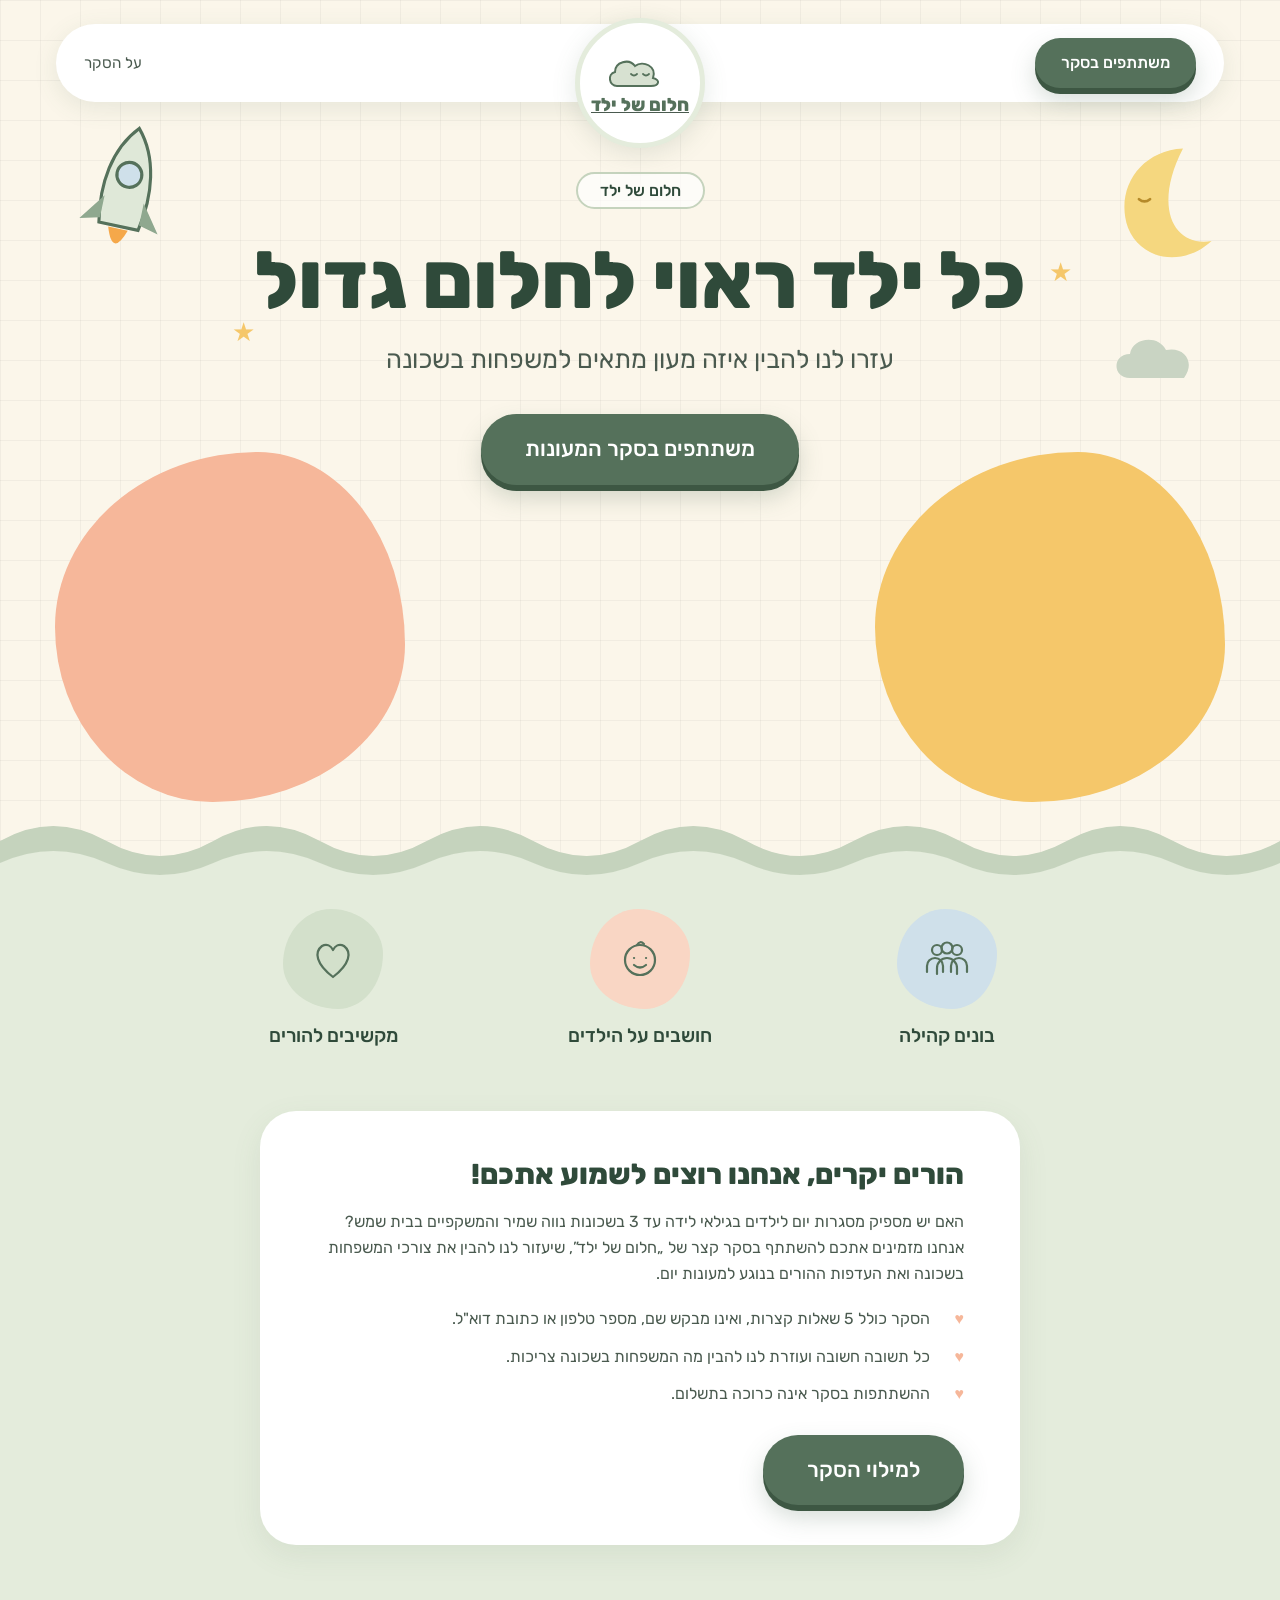
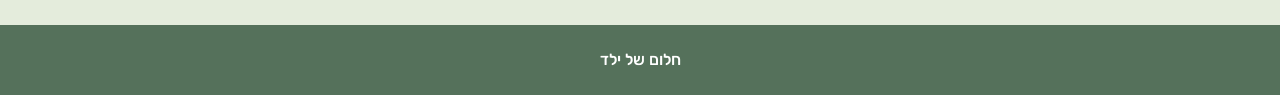
==== index-1.html @ 2a44de3f "Add files via upload" ====
<!DOCTYPE html>
<html lang="he" dir="rtl">
<head>
<meta charset="utf-8">
<meta name="viewport" content="width=device-width, initial-scale=1">
<title>סקר המעונות נווה שמיר והמשקפיים, בית שמש | חלום של ילד</title>
<meta name="description" content="האם יש מספיק מסגרות יום לילדים בגילאי לידה עד 3 בנווה שמיר ובמשקפיים בבית שמש? השתתפו בסקר קצר של חלום של ילד, ללא מסירת פרטים אישיים.">
<meta name="google-site-verification" content="F9HWkE3Spy9wWcku-SPEJiPwwZx3Kas40tjG19o8gx0">
<meta property="og:title" content="סקר המעונות הגדול של נווה שמיר והמשקפיים">
<meta property="og:description" content="5 שאלות קצרות, בלי שם, טלפון או דוא״ל. עזרו לנו להבין את צורכי המשפחות בשכונה.">
<meta property="og:type" content="website">
<meta property="og:locale" content="he_IL">
<link rel="preconnect" href="https://fonts.googleapis.com">
<link rel="preconnect" href="https://fonts.gstatic.com" crossorigin>
<link href="https://fonts.googleapis.com/css2?family=Rubik:wght@400;500;800&display=swap" rel="stylesheet">
<style>
:root{
  --cream:#fbf6ea; --sage:#c5d3bd; --mint:#e4ecdc; --green:#55715b; --ink:#2f4a3a;
  --sun:#f5c76a; --peach:#f6b79a; --sky:#cfe0ea; --text:#4a5a4f;
}
*{box-sizing:border-box;margin:0}
html{scroll-behavior:smooth}
body{font-family:Rubik,Arial,sans-serif;background:var(--cream);color:var(--text);line-height:1.6;overflow-x:hidden;
  background-image:linear-gradient(#0000000a 1px,transparent 1px),linear-gradient(90deg,#0000000a 1px,transparent 1px);background-size:40px 40px}
a{color:inherit}
:focus-visible{outline:3px solid var(--sun);outline-offset:3px}

/* nav */
.nav{position:relative;z-index:5;max-width:1200px;margin:24px auto 0;padding:0 16px}
.nav-pill{background:#fff;border-radius:60px;box-shadow:0 6px 24px #55715b1f;display:flex;align-items:center;justify-content:space-between;padding:14px 28px;min-height:76px}
.nav-links{display:flex;gap:28px;align-items:center;font-size:.95rem}
.nav-links a{text-decoration:none}
.btn{display:inline-flex;align-items:center;gap:10px;background:var(--green);color:#fff;text-decoration:none;font-weight:500;border-radius:40px;padding:12px 26px;box-shadow:0 6px 0 #3d5743,0 12px 24px #55715b40;transition:transform .15s,box-shadow .15s}
.btn:hover{transform:translateY(2px);box-shadow:0 4px 0 #3d5743,0 8px 18px #55715b40}
.btn.big{font-size:1.35rem;padding:18px 44px}
.logo{position:absolute;left:50%;top:-6px;transform:translateX(-50%);width:130px;height:130px;border-radius:50%;background:#fff;box-shadow:0 6px 24px #55715b26;display:grid;place-items:center;text-align:center;border:5px solid var(--mint)}
.logo b{display:block;color:var(--green);font-weight:800;font-size:1.15rem;line-height:1}
.logo svg{width:70px;height:40px;display:block;margin:0 auto 4px}

/* hero */
.hero{position:relative;text-align:center;padding:70px 16px 0;min-height:700px;max-width:1200px;margin:0 auto}
.badge{display:inline-block;border:2px solid var(--sage);border-radius:30px;padding:4px 22px;font-weight:500;color:var(--ink);background:#ffffffaa}
h1{font-weight:800;color:var(--ink);font-size:clamp(2.4rem,7vw,5rem);line-height:1.1;margin:28px auto 14px;max-width:820px}
.sub{font-size:clamp(1.1rem,2.4vw,1.6rem);color:var(--text);max-width:600px;margin:0 auto 34px}
.kid{position:absolute;bottom:0;width:min(34vw,380px);aspect-ratio:1;display:grid;place-items:end center}
.kid.l{right:0}.kid.r{left:0}
.kid::before{content:"";position:absolute;inset:8% 4% 0;border-radius:58% 42% 55% 45%/50% 55% 45% 50%}
.kid.l::before{background:var(--sun)}.kid.r::before{background:var(--peach)}
.kid img{position:relative;width:100%;height:100%;object-fit:cover;object-position:top;border-radius:50% 50% 0 0/60% 60% 0 0}
.deco{position:absolute;pointer-events:none}
.moon{top:40px;right:2%;width:110px}
.rocket{top:20px;left:3%;width:100px;transform:rotate(12deg)}
.star{color:var(--sun);font-size:1.6rem}
.cloud{width:90px;fill:#c9d4c3}
@media(prefers-reduced-motion:no-preference){.rocket{animation:fly 5s ease-in-out infinite}}
@keyframes fly{50%{transform:rotate(12deg) translate(8px,-14px)}}

/* wave + values */
.wave{display:block;width:100%;height:90px;margin-top:-1px}
.values{background:var(--mint);padding:20px 16px 60px;margin-top:-2px}
.values ul{list-style:none;max-width:900px;margin:0 auto;padding:0;display:grid;grid-template-columns:repeat(3,1fr);gap:20px;text-align:center}
.values li{font-weight:500;color:var(--ink);font-size:1.2rem}
.values li span{display:grid;place-items:center;width:100px;height:100px;margin:0 auto 12px;border-radius:48% 52% 45% 55%/55% 45% 55% 45%}
.values svg{width:50px;height:50px;fill:none;stroke:var(--green);stroke-width:2.2;stroke-linecap:round;stroke-linejoin:round}

/* info */
.info{background:var(--mint);padding:0 16px 80px}
.info-card{max-width:760px;margin:0 auto;background:#fff;border-radius:36px;padding:40px clamp(20px,5vw,56px);box-shadow:0 10px 30px #55715b1a}
.info h2{color:var(--ink);font-weight:800;font-size:1.8rem;margin-bottom:12px}
.info ul{list-style:none;padding:0;margin:20px 0 28px;display:grid;gap:12px}
.info li{padding-right:34px;position:relative}
.info li::before{content:"♥";position:absolute;right:0;color:var(--peach)}
footer{background:var(--green);color:#fff;text-align:center;padding:22px;font-weight:500}

@media(max-width:760px){
  .nav-links a:not(.btn){display:none}
  .logo{width:96px;height:96px}.logo svg{width:52px;height:30px}.logo b{font-size:.9rem}
  .nav-pill{padding:10px 16px;min-height:60px}
  .hero{padding-top:70px;min-height:620px}
  .kid{width:42vw}
  .btn.big{font-size:1.1rem;padding:15px 28px}
  .moon,.rocket{width:64px}
  .values ul{gap:6px}.values li{font-size:.95rem}.values li span{width:76px;height:76px}.values svg{width:38px}
}
</style>
</head>
<body>

<header class="nav">
  <div class="nav-pill">
    <a class="btn" href="https://forms.gle/xgXjsofPdFgHd8V97">משתתפים בסקר</a>
    <nav class="nav-links" aria-label="ראשי">
      <a href="#info">על הסקר</a>
    </nav>
    <a class="logo" href="#" aria-label="חלום של ילד">
      <div>
        <svg viewBox="0 0 70 40" aria-hidden="true"><path d="M12 34c-8 0-10-12-2-14 0-10 14-14 20-6 8-6 22 0 18 12 8 2 6 8-2 8z" fill="#d7e1d1" stroke="#55715b" stroke-width="2"/><path d="M26 22q3 3 6 0M38 22q3 3 6 0" stroke="#55715b" stroke-width="1.8" fill="none" stroke-linecap="round"/></svg>
        <b>חלום של ילד</b>
      </div>
    </a>
  </div>
</header>

<main>
<section class="hero">
  <svg class="deco moon" viewBox="0 0 100 110" aria-hidden="true"><path d="M70 6C30 8 8 44 20 78c12 30 50 36 76 12C62 96 42 60 70 6z" fill="#f5d77f"/><path d="M30 52q5 4 10 0" stroke="#b58a2a" stroke-width="2.5" fill="none" stroke-linecap="round"/></svg>
  <svg class="deco rocket" viewBox="0 0 80 110" aria-hidden="true"><path d="M40 4C58 24 62 54 56 84H24C18 54 22 24 40 4z" fill="#dfe8d8" stroke="#55715b" stroke-width="2.5"/><circle cx="40" cy="42" r="10" fill="#cfe0ea" stroke="#55715b" stroke-width="2.5"/><path d="M24 62L8 84l16-4zM56 62l16 22-16-4z" fill="#8fa88f"/><path d="M32 86q8 24 16 0z" fill="#f5a84a"/></svg>
  <span class="deco star" style="top:150px;right:14%" aria-hidden="true">★</span>
  <span class="deco star" style="top:210px;left:16%" aria-hidden="true">★</span>
  <svg class="deco cloud" style="top:230px;right:3%" viewBox="0 0 90 50" aria-hidden="true"><path d="M16 46C-2 46-2 22 16 22c2-16 28-20 36-4 18-4 30 12 18 28z"/></svg>

  <span class="badge">חלום של ילד</span>
  <h1>כל ילד ראוי לחלום גדול</h1>
  <p class="sub">עזרו לנו להבין איזה מעון מתאים למשפחות בשכונה</p>
  <a class="btn big" href="https://forms.gle/xgXjsofPdFgHd8V97">משתתפים בסקר המעונות</a>

  <div class="kid l"><img src="kid-1.jpg" alt="" onerror="this.remove()"></div>
  <div class="kid r"><img src="kid-2.jpg" alt="" onerror="this.remove()"></div>
</section>

<svg class="wave" viewBox="0 0 1440 90" preserveAspectRatio="none" aria-hidden="true"><path d="M0 90V40q60-30 120 0t120 0 120 0 120 0 120 0 120 0 120 0 120 0 120 0 120 0 120 0 120 0V90z" fill="#c5d3bd"/><path d="M0 90V62q60-24 120 0t120 0 120 0 120 0 120 0 120 0 120 0 120 0 120 0 120 0 120 0 120 0V90z" fill="#e4ecdc"/></svg>

<section class="values">
  <ul>
    <li><span style="background:#cfe0ea"><svg viewBox="0 0 50 50"><circle cx="15" cy="16" r="5"/><circle cx="35" cy="16" r="5"/><circle cx="25" cy="14" r="5.5"/><path d="M5 38v-6a8 8 0 0116 0v6M29 38v-6a8 8 0 0116 0v6M15 40v-6a10 10 0 0120 0v6"/></svg></span>בונים קהילה</li>
    <li><span style="background:#f9d6c4"><svg viewBox="0 0 50 50"><circle cx="25" cy="26" r="15"/><path d="M19 24h.1M31 24h.1M19 31q6 5 12 0M22 11q3-5 7-1"/></svg></span>חושבים על הילדים</li>
    <li><span style="background:#d3e0cb"><svg viewBox="0 0 50 50"><path d="M25 43C8 30 6 18 14 12c5-3 9 0 11 4 2-4 6-7 11-4 8 6 6 18-11 31z"/></svg></span>מקשיבים להורים</li>
  </ul>
</section>

<section class="info" id="info">
  <div class="info-card">
    <h2>הורים יקרים, אנחנו רוצים לשמוע אתכם!</h2>
    <p>האם יש מספיק מסגרות יום לילדים בגילאי לידה עד 3 בשכונות נווה שמיר והמשקפיים בבית שמש? אנחנו מזמינים אתכם להשתתף בסקר קצר של „חלום של ילד”, שיעזור לנו להבין את צורכי המשפחות בשכונה ואת העדפות ההורים בנוגע למעונות יום.</p>
    <ul>
      <li>הסקר כולל 5 שאלות קצרות, ואינו מבקש שם, מספר טלפון או כתובת דוא"ל.</li>
      <li>כל תשובה חשובה ועוזרת לנו להבין מה המשפחות בשכונה צריכות.</li>
      <li>ההשתתפות בסקר אינה כרוכה בתשלום.</li>
    </ul>
    <a class="btn big" href="https://forms.gle/xgXjsofPdFgHd8V97">למילוי הסקר</a>
  </div>
</section>
</main>

<footer>חלום של ילד</footer>
</body>
</html>
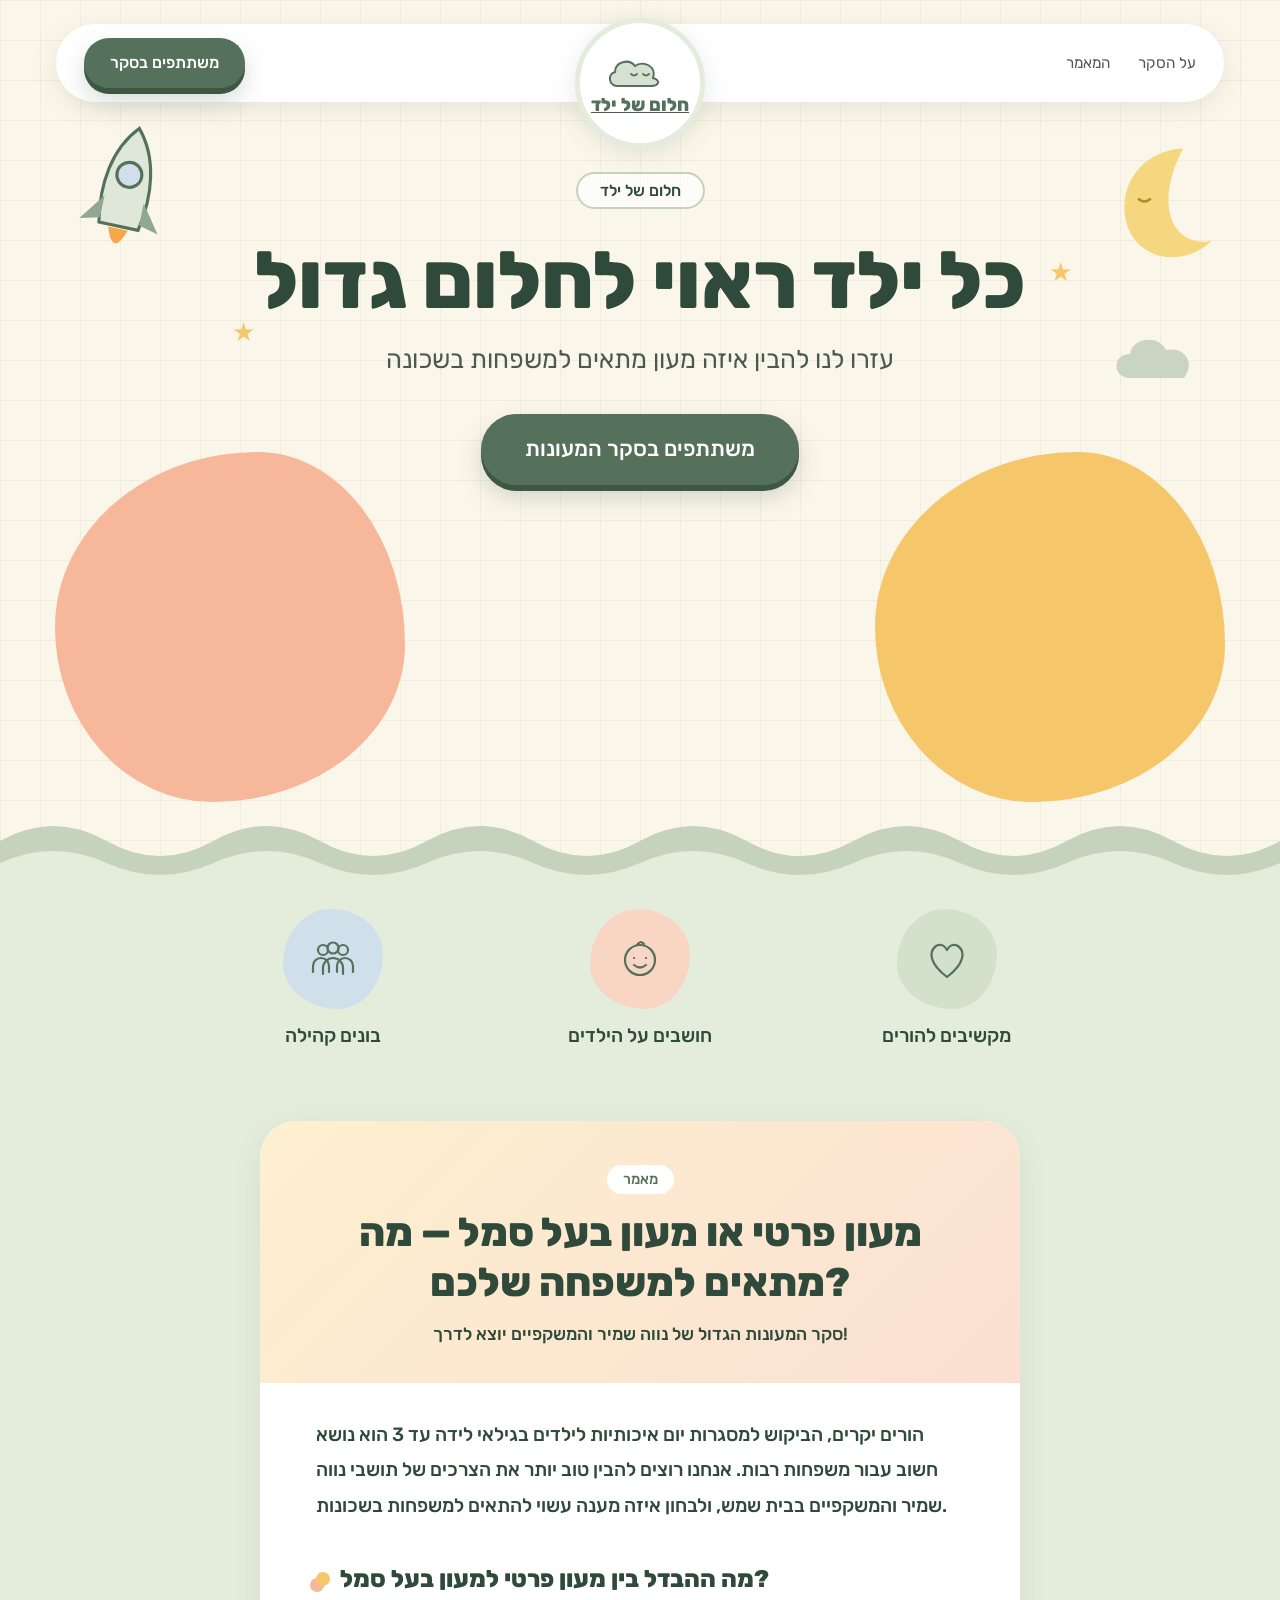
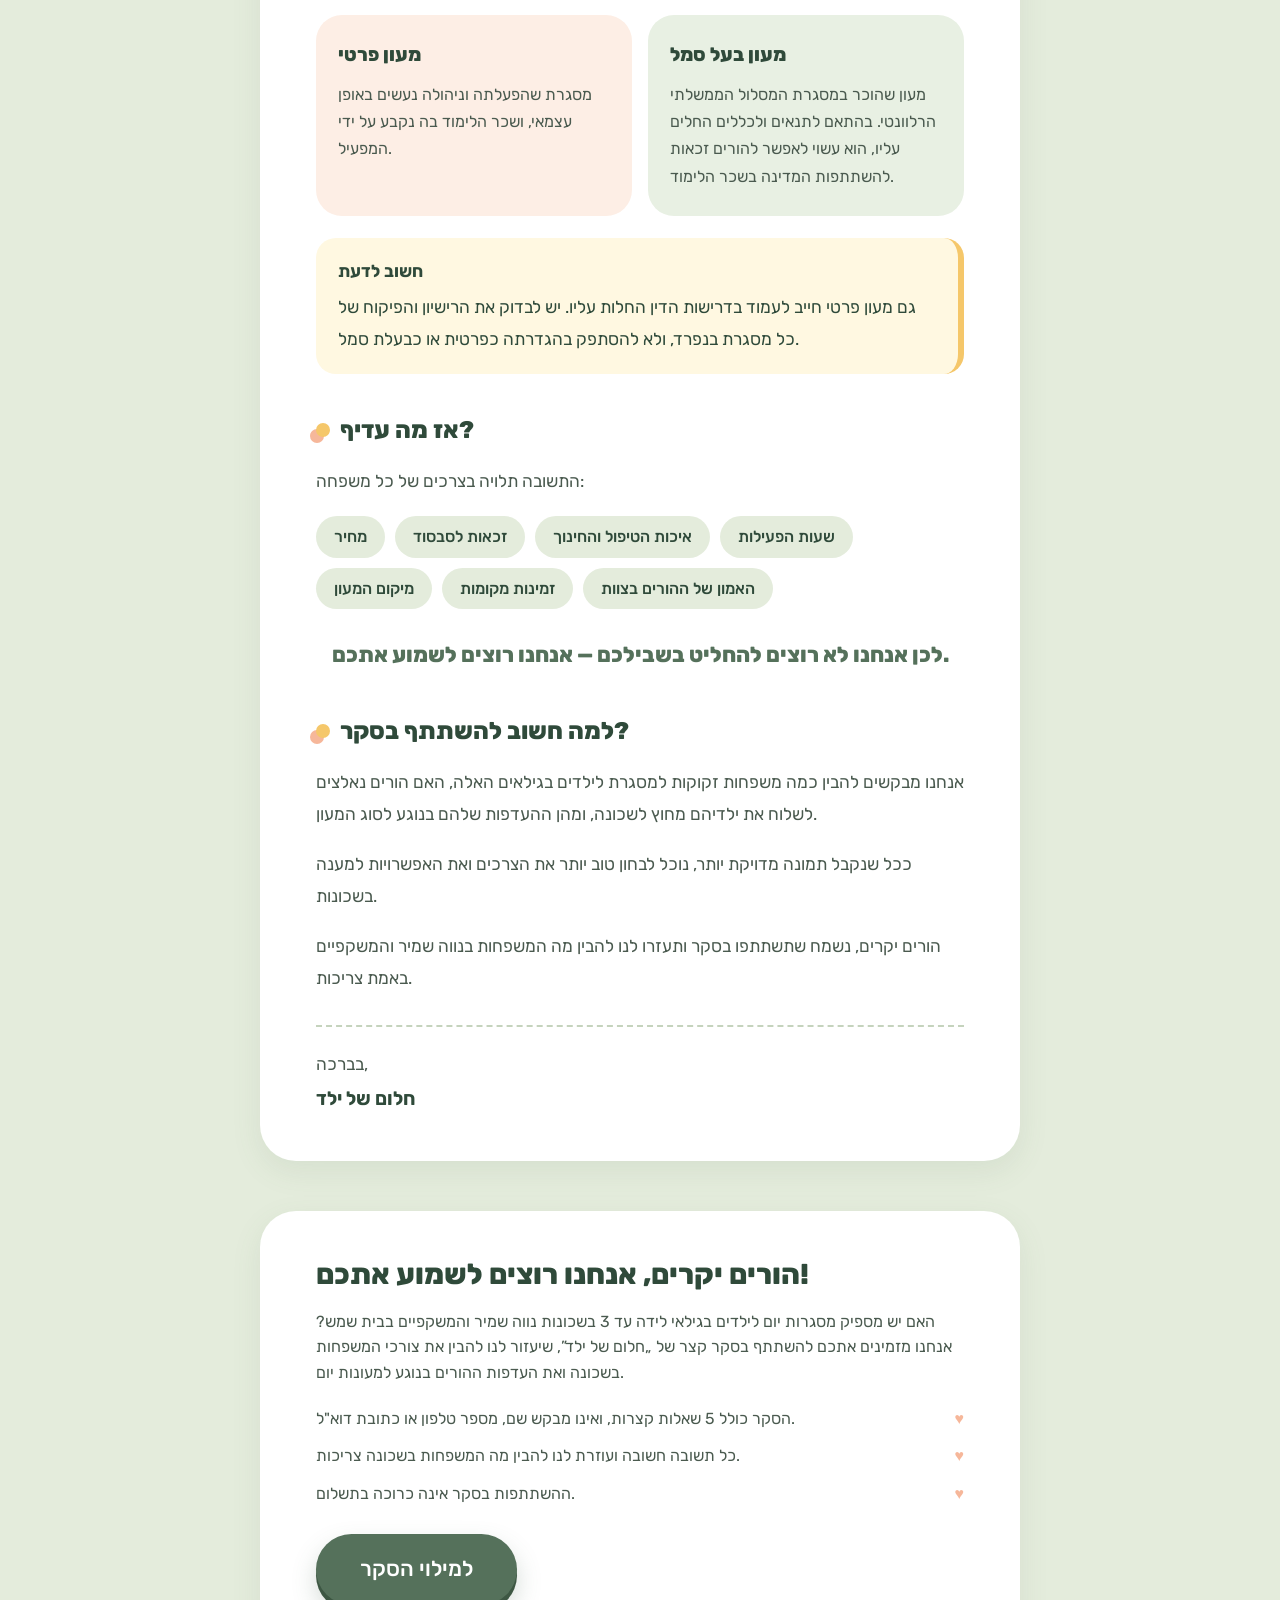
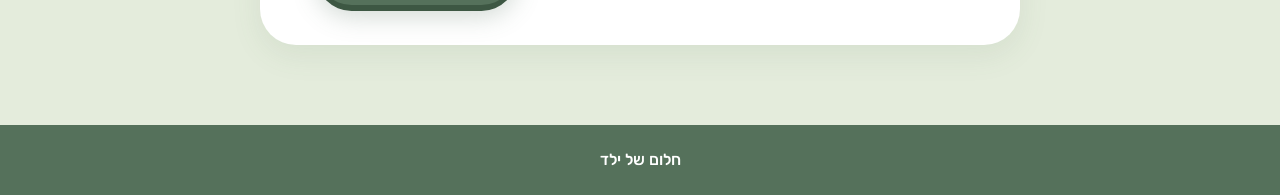
==== commit fc688464: "Add article section on daycare options and considerations Added an article section discussing privat" ====
--- a/index-1.html
+++ b/index-1.html
@@ -1,3 +1,37 @@
+
+<meta charset="utf-8">
+<meta name="viewport" content="width=device-width, initial-scale=1">
+<title>סקר המעונות נווה שמיר והמשקפיים, בית שמש | חלום של ילד</title>
+<meta name="description" content="האם יש מספיק מסגרות יום לילדים בגילאי לידה עד 3 בנווה שמיר ובמשקפיים בבית שמש? השתתפו בסקר קצר של חלום של ילד, ללא מסירת פרטים אישיים.">
+<meta name="google-site-verification" content="F9HWkE3Spy9wWcku-SPEJiPwwZx3Kas40tjG19o8gx0">
+<meta property="og:title" content="סקר המעונות הגדול של נווה שמיר והמשקפיים">
+<meta property="og:description" content="5 שאלות קצרות, בלי שם, טלפון או דוא״ל. עזרו לנו להבין את צורכי המשפחות בשכונה.">
+<meta property="og:type" content="website">
+<meta property="og:locale" content="he_IL">
+<link rel="preconnect" href="https://fonts.googleapis.com">
+<link rel="preconnect" href="https://fonts.gstatic.com" crossorigin>
+<link href="https://fonts.googleapis.com/css2?family=Rubik:wght@400;500;800&display=swap" rel="stylesheet">
+<style>
+:root{
+  --cream:#fbf6ea; --sage:#c5d3bd; --mint:#e4ecdc; --green:#55715b; --ink:#2f4a3a;
+  --sun:#f5c76a; --peach:#f6b79a; --sky:#cfe0ea; --text:#4a5a4f;
+}
+*{box-sizing:border-box;margin:0}
+html{scroll-behavior:smooth}
+body{font-family:Rubik,Arial,sans-serif;background:var(--cream);color:var(--text);line-height:1.6;overflow-x:hidden;
+  background-image:linear-gradient(#0000000a 1px,transparent 1px),linear-gradient(90deg,#0000000a 1px,transparent 1px);background-size:40px 40px}
+a{color:inherit}
+:focus-visible{outline:3px solid var(--sun);outline-offset:3px}
+
+/* nav */
+.nav{position:relative;z-index:5;max-width:1200px;margin:24px auto 0;padding:0 16px}
+.nav-pill{background:#fff;border-radius:60px;box-shadow:0 6px 24px #55715b1f;display:flex;align-items:center;justify-content:space-between;padding:14px 28px;min-height:76px}
+.nav-links{display:flex;gap:28px;align-items:center;font-size:.95rem}
+.nav-links a{text-decoration:none}
+.btn{display:inline-flex;align-items:center;gap:10px;background:var(--green);color:#fff;text-decoration:none;font-weight:500;border-radius:40px;padding:12px 26px;box-shadow:0 6px 0 #3d5743,0 12px 24px #55715b40;transition:transform .15s,box-shadow .15s}
+.btn:hover{transform:translateY(2px);box-shadow:0 4px 0 #3d5743,0 8px 18px #55715b40}
+.btn.big{font-size:1.35rem;padding:18px 44px}
+.logo{position:absolute;left:50%;top:-6px;transform:translateX(-50%);width:130px;height:130px;border-radius:50%;background:#fff;box-shadow:0 6px 24px #55715b26;display:grid;place-items:center;text-align:center;border:5px solid var(--mint)}
 <!DOCTYPE html>
 <html lang="he" dir="rtl">
 <head>
@@ -72,7 +106,34 @@
 .info li::before{content:"♥";position:absolute;right:0;color:var(--peach)}
 footer{background:var(--green);color:#fff;text-align:center;padding:22px;font-weight:500}
 
+/* article */
+.article{background:var(--mint);padding:10px 16px 50px}
+.article-card{max-width:760px;margin:0 auto;background:#fff;border-radius:36px;padding:0 0 44px;box-shadow:0 10px 30px #55715b1a;overflow:hidden}
+.article-head{background:linear-gradient(135deg,#fdf0cf,#fbe0d2);padding:44px clamp(20px,5vw,56px) 34px;text-align:center;position:relative}
+.eyebrow{display:inline-block;background:#fff;color:var(--green);font-weight:500;font-size:.9rem;border-radius:30px;padding:3px 16px;margin-bottom:14px}
+.article-head h2{color:var(--ink);font-weight:800;font-size:clamp(1.7rem,4.5vw,2.5rem);line-height:1.25}
+.article-head p{margin-top:12px;font-weight:500;color:var(--ink);font-size:1.1rem}
+.article-body{padding:34px clamp(20px,5vw,56px) 0;font-size:1.08rem;line-height:1.85}
+.article-body p{margin-bottom:18px}
+.article-body .lead{font-size:1.2rem;color:var(--ink);font-weight:500}
+.article-body h3{color:var(--ink);font-weight:800;font-size:1.5rem;margin:34px 0 14px;display:flex;align-items:center;gap:10px}
+.article-body h3::before{content:"";flex:none;width:14px;height:14px;border-radius:50%;background:var(--sun);box-shadow:-6px 6px 0 var(--peach)}
+.compare{display:grid;grid-template-columns:1fr 1fr;gap:16px;margin:8px 0 22px}
+.compare div{border-radius:26px;padding:22px 22px 8px}
+.compare div:first-child{background:#fdeee5}
+.compare div:last-child{background:#e8f0e3}
+.compare h4{color:var(--ink);font-weight:800;font-size:1.2rem;margin-bottom:8px}
+.compare p{font-size:1rem;line-height:1.7}
+.callout{background:#fff8e1;border-right:6px solid var(--sun);border-radius:20px;padding:18px 22px;margin:22px 0;color:var(--ink)}
+.callout b{display:block;margin-bottom:4px}
+.chips{display:flex;flex-wrap:wrap;gap:10px;list-style:none;padding:0;margin:0 0 22px}
+.chips li{background:var(--mint);color:var(--ink);font-weight:500;border-radius:30px;padding:6px 18px;font-size:1rem}
+.quote{text-align:center;font-weight:800;font-size:1.35rem;color:var(--green);margin:26px 0}
+.sign{margin-top:30px;padding-top:22px;border-top:2px dashed var(--sage)}
+.sign b{display:block;color:var(--ink);font-size:1.2rem}
+
 @media(max-width:760px){
+  .compare{grid-template-columns:1fr}
   .nav-links a:not(.btn){display:none}
   .logo{width:96px;height:96px}.logo svg{width:52px;height:30px}.logo b{font-size:.9rem}
   .nav-pill{padding:10px 16px;min-height:60px}
@@ -90,6 +151,7 @@
   <div class="nav-pill">
     <a class="btn" href="https://forms.gle/xgXjsofPdFgHd8V97">משתתפים בסקר</a>
     <nav class="nav-links" aria-label="ראשי">
+      <a href="#article">המאמר</a>
       <a href="#info">על הסקר</a>
     </nav>
     <a class="logo" href="#" aria-label="חלום של ילד">
@@ -126,6 +188,49 @@
     <li><span style="background:#f9d6c4"><svg viewBox="0 0 50 50"><circle cx="25" cy="26" r="15"/><path d="M19 24h.1M31 24h.1M19 31q6 5 12 0M22 11q3-5 7-1"/></svg></span>חושבים על הילדים</li>
     <li><span style="background:#d3e0cb"><svg viewBox="0 0 50 50"><path d="M25 43C8 30 6 18 14 12c5-3 9 0 11 4 2-4 6-7 11-4 8 6 6 18-11 31z"/></svg></span>מקשיבים להורים</li>
   </ul>
+</section>
+
+<section class="article" id="article">
+  <article class="article-card">
+    <header class="article-head">
+      <span class="eyebrow">מאמר</span>
+      <h2>מעון פרטי או מעון בעל סמל — מה מתאים למשפחה שלכם?</h2>
+      <p>סקר המעונות הגדול של נווה שמיר והמשקפיים יוצא לדרך!</p>
+    </header>
+    <div class="article-body">
+      <p class="lead">הורים יקרים, הביקוש למסגרות יום איכותיות לילדים בגילאי לידה עד 3 הוא נושא חשוב עבור משפחות רבות. אנחנו רוצים להבין טוב יותר את הצרכים של תושבי נווה שמיר והמשקפיים בבית שמש, ולבחון איזה מענה עשוי להתאים למשפחות בשכונות.</p>
+
+      <h3>מה ההבדל בין מעון פרטי למעון בעל סמל?</h3>
+      <div class="compare">
+        <div>
+          <h4>מעון פרטי</h4>
+          <p>מסגרת שהפעלתה וניהולה נעשים באופן עצמאי, ושכר הלימוד בה נקבע על ידי המפעיל.</p>
+        </div>
+        <div>
+          <h4>מעון בעל סמל</h4>
+          <p>מעון שהוכר במסגרת המסלול הממשלתי הרלוונטי. בהתאם לתנאים ולכללים החלים עליו, הוא עשוי לאפשר להורים זכאות להשתתפות המדינה בשכר הלימוד.</p>
+        </div>
+      </div>
+      <div class="callout">
+        <b>חשוב לדעת</b>
+        גם מעון פרטי חייב לעמוד בדרישות הדין החלות עליו. יש לבדוק את הרישיון והפיקוח של כל מסגרת בנפרד, ולא להסתפק בהגדרתה כפרטית או כבעלת סמל.
+      </div>
+
+      <h3>אז מה עדיף?</h3>
+      <p>התשובה תלויה בצרכים של כל משפחה:</p>
+      <ul class="chips">
+        <li>מחיר</li><li>זכאות לסבסוד</li><li>איכות הטיפול והחינוך</li><li>שעות הפעילות</li><li>מיקום המעון</li><li>זמינות מקומות</li><li>האמון של ההורים בצוות</li>
+      </ul>
+      <p class="quote">לכן אנחנו לא רוצים להחליט בשבילכם — אנחנו רוצים לשמוע אתכם.</p>
+
+      <h3>למה חשוב להשתתף בסקר?</h3>
+      <p>אנחנו מבקשים להבין כמה משפחות זקוקות למסגרת לילדים בגילאים האלה, האם הורים נאלצים לשלוח את ילדיהם מחוץ לשכונה, ומהן ההעדפות שלהם בנוגע לסוג המעון.</p>
+      <p>ככל שנקבל תמונה מדויקת יותר, נוכל לבחון טוב יותר את הצרכים ואת האפשרויות למענה בשכונות.</p>
+      <p>הורים יקרים, נשמח שתשתתפו בסקר ותעזרו לנו להבין מה המשפחות בנווה שמיר והמשקפיים באמת צריכות.</p>
+
+      <div class="sign">בברכה,<b>חלום של ילד</b></div>
+    </div>
+  </article>
 </section>
 
 <section class="info" id="info">
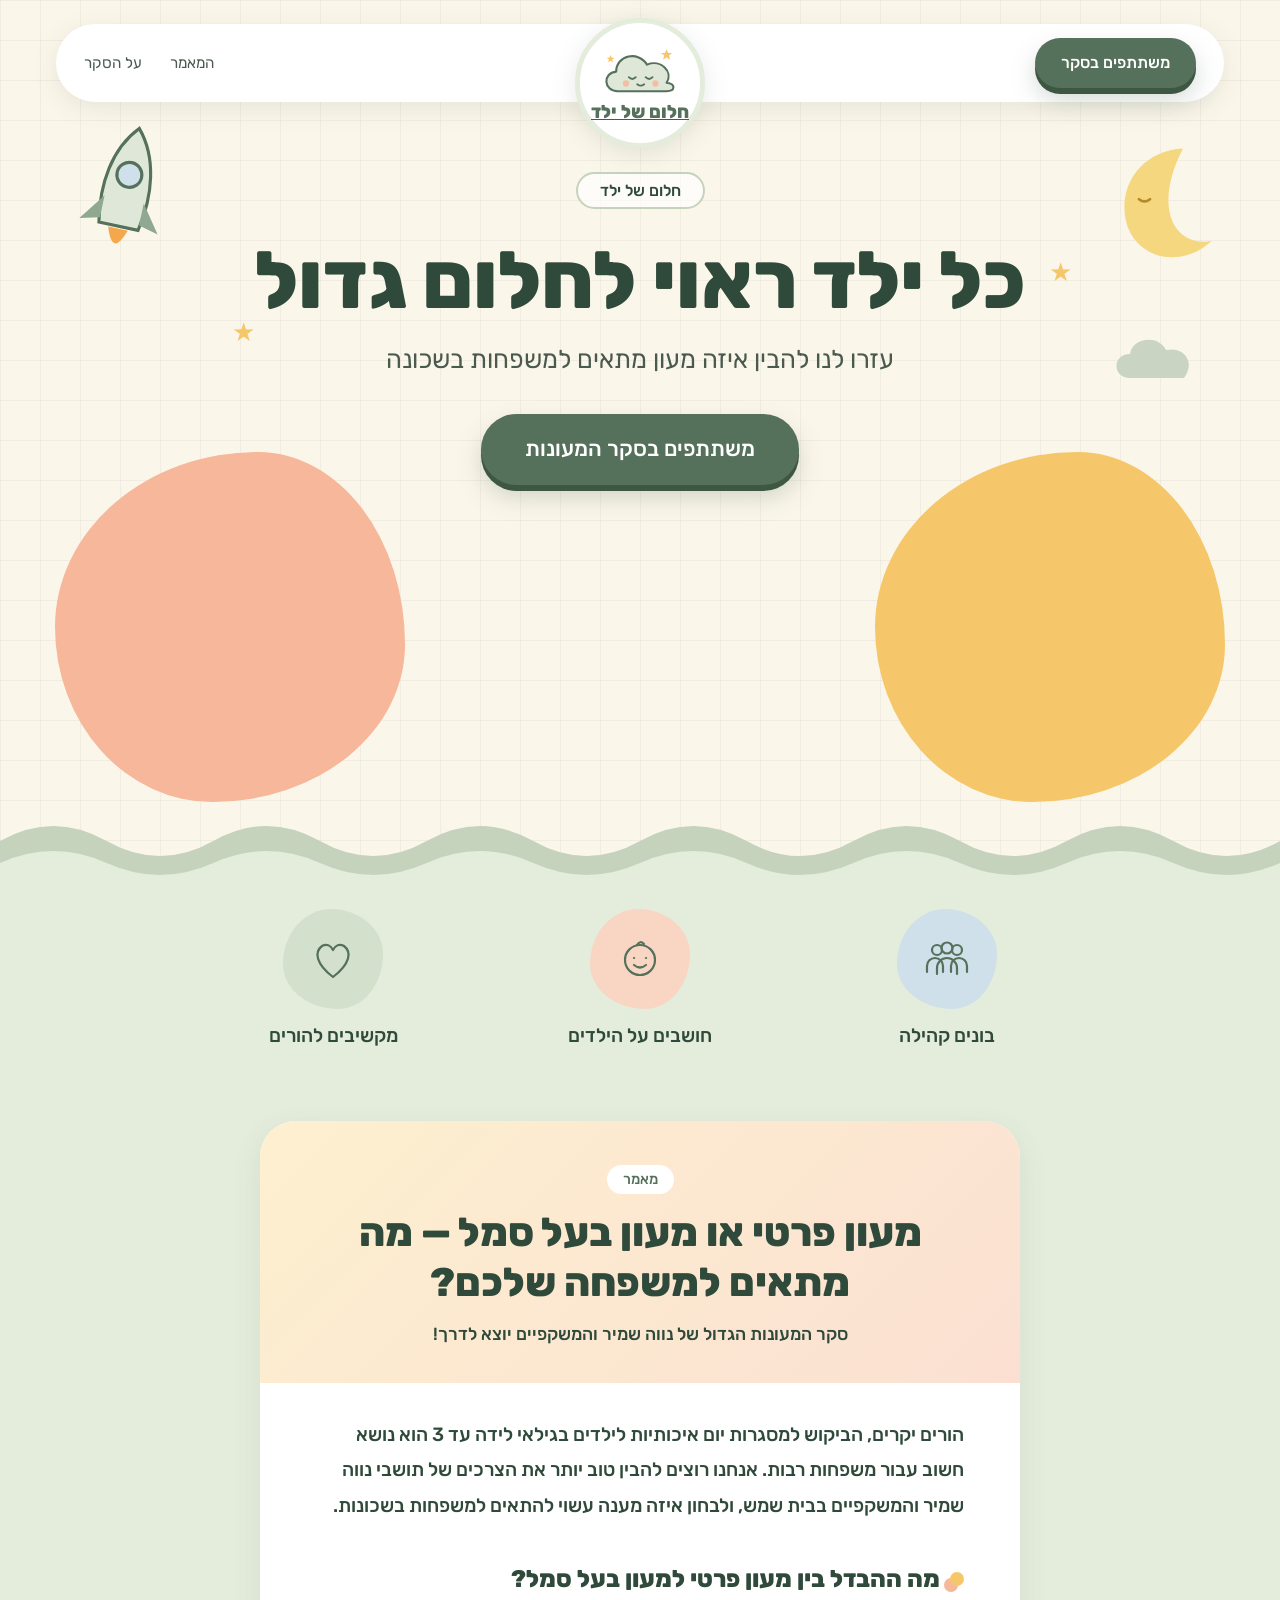
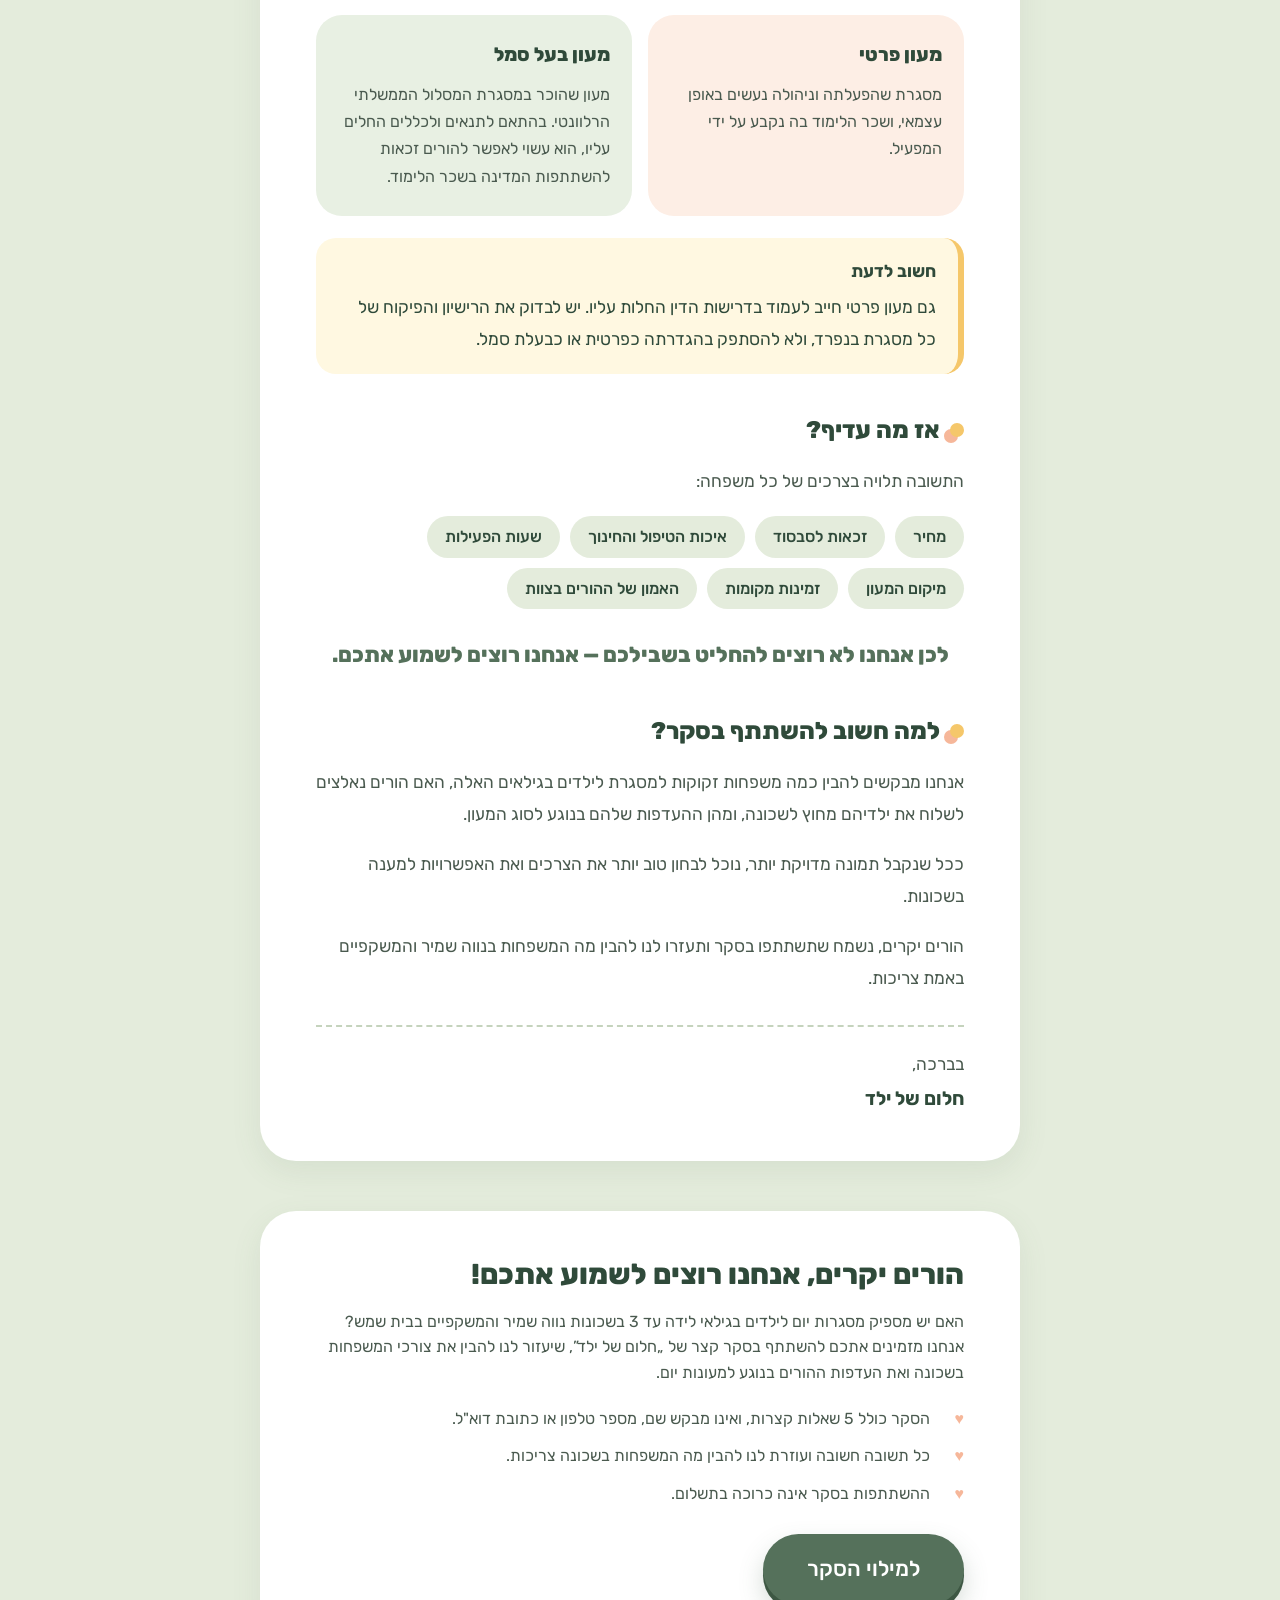
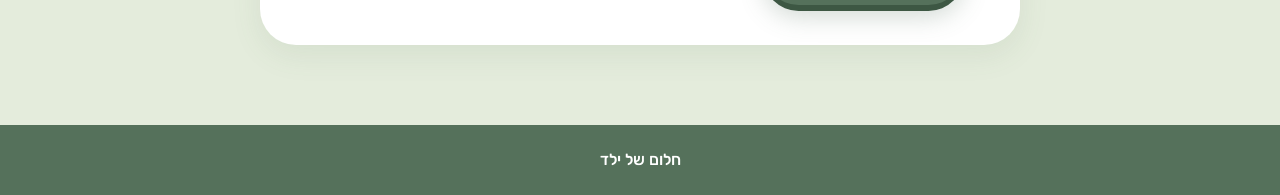
==== commit 9b1f28fd: "Update index-1.html" ====
--- a/index-1.html
+++ b/index-1.html
@@ -1,37 +1,3 @@
-
-<meta charset="utf-8">
-<meta name="viewport" content="width=device-width, initial-scale=1">
-<title>סקר המעונות נווה שמיר והמשקפיים, בית שמש | חלום של ילד</title>
-<meta name="description" content="האם יש מספיק מסגרות יום לילדים בגילאי לידה עד 3 בנווה שמיר ובמשקפיים בבית שמש? השתתפו בסקר קצר של חלום של ילד, ללא מסירת פרטים אישיים.">
-<meta name="google-site-verification" content="F9HWkE3Spy9wWcku-SPEJiPwwZx3Kas40tjG19o8gx0">
-<meta property="og:title" content="סקר המעונות הגדול של נווה שמיר והמשקפיים">
-<meta property="og:description" content="5 שאלות קצרות, בלי שם, טלפון או דוא״ל. עזרו לנו להבין את צורכי המשפחות בשכונה.">
-<meta property="og:type" content="website">
-<meta property="og:locale" content="he_IL">
-<link rel="preconnect" href="https://fonts.googleapis.com">
-<link rel="preconnect" href="https://fonts.gstatic.com" crossorigin>
-<link href="https://fonts.googleapis.com/css2?family=Rubik:wght@400;500;800&display=swap" rel="stylesheet">
-<style>
-:root{
-  --cream:#fbf6ea; --sage:#c5d3bd; --mint:#e4ecdc; --green:#55715b; --ink:#2f4a3a;
-  --sun:#f5c76a; --peach:#f6b79a; --sky:#cfe0ea; --text:#4a5a4f;
-}
-*{box-sizing:border-box;margin:0}
-html{scroll-behavior:smooth}
-body{font-family:Rubik,Arial,sans-serif;background:var(--cream);color:var(--text);line-height:1.6;overflow-x:hidden;
-  background-image:linear-gradient(#0000000a 1px,transparent 1px),linear-gradient(90deg,#0000000a 1px,transparent 1px);background-size:40px 40px}
-a{color:inherit}
-:focus-visible{outline:3px solid var(--sun);outline-offset:3px}
-
-/* nav */
-.nav{position:relative;z-index:5;max-width:1200px;margin:24px auto 0;padding:0 16px}
-.nav-pill{background:#fff;border-radius:60px;box-shadow:0 6px 24px #55715b1f;display:flex;align-items:center;justify-content:space-between;padding:14px 28px;min-height:76px}
-.nav-links{display:flex;gap:28px;align-items:center;font-size:.95rem}
-.nav-links a{text-decoration:none}
-.btn{display:inline-flex;align-items:center;gap:10px;background:var(--green);color:#fff;text-decoration:none;font-weight:500;border-radius:40px;padding:12px 26px;box-shadow:0 6px 0 #3d5743,0 12px 24px #55715b40;transition:transform .15s,box-shadow .15s}
-.btn:hover{transform:translateY(2px);box-shadow:0 4px 0 #3d5743,0 8px 18px #55715b40}
-.btn.big{font-size:1.35rem;padding:18px 44px}
-.logo{position:absolute;left:50%;top:-6px;transform:translateX(-50%);width:130px;height:130px;border-radius:50%;background:#fff;box-shadow:0 6px 24px #55715b26;display:grid;place-items:center;text-align:center;border:5px solid var(--mint)}
 <!DOCTYPE html>
 <html lang="he" dir="rtl">
 <head>
@@ -69,7 +35,7 @@
 .btn.big{font-size:1.35rem;padding:18px 44px}
 .logo{position:absolute;left:50%;top:-6px;transform:translateX(-50%);width:130px;height:130px;border-radius:50%;background:#fff;box-shadow:0 6px 24px #55715b26;display:grid;place-items:center;text-align:center;border:5px solid var(--mint)}
 .logo b{display:block;color:var(--green);font-weight:800;font-size:1.15rem;line-height:1}
-.logo svg{width:70px;height:40px;display:block;margin:0 auto 4px}
+.logo svg{width:84px;height:56px;display:block;margin:0 auto 2px}
 
 /* hero */
 .hero{position:relative;text-align:center;padding:70px 16px 0;min-height:700px;max-width:1200px;margin:0 auto}
@@ -135,7 +101,7 @@
 @media(max-width:760px){
   .compare{grid-template-columns:1fr}
   .nav-links a:not(.btn){display:none}
-  .logo{width:96px;height:96px}.logo svg{width:52px;height:30px}.logo b{font-size:.9rem}
+  .logo{width:96px;height:96px}.logo svg{width:60px;height:40px}.logo b{font-size:.9rem}
   .nav-pill{padding:10px 16px;min-height:60px}
   .hero{padding-top:70px;min-height:620px}
   .kid{width:42vw}
@@ -156,7 +122,7 @@
     </nav>
     <a class="logo" href="#" aria-label="חלום של ילד">
       <div>
-        <svg viewBox="0 0 70 40" aria-hidden="true"><path d="M12 34c-8 0-10-12-2-14 0-10 14-14 20-6 8-6 22 0 18 12 8 2 6 8-2 8z" fill="#d7e1d1" stroke="#55715b" stroke-width="2"/><path d="M26 22q3 3 6 0M38 22q3 3 6 0" stroke="#55715b" stroke-width="1.8" fill="none" stroke-linecap="round"/></svg>
+        <svg viewBox="0 0 120 80" aria-hidden="true"><path d="M28 66C8 66 6 40 26 38C26 14 58 8 70 28C90 20 108 38 98 54C112 56 110 66 98 66Z" fill="#dfe8d8" stroke="#55715b" stroke-width="3" stroke-linejoin="round"/><path d="M44 46q5 5 10 0M68 46q5 5 10 0M56 56q5 4 10 0" fill="none" stroke="#55715b" stroke-width="2.6" stroke-linecap="round"/><circle cx="40" cy="55" r="4.5" fill="#f6b79a" opacity=".85"/><circle cx="82" cy="55" r="4.5" fill="#f6b79a" opacity=".85"/><path d="M0-8L2.4-2.5 8-2.5 3.5 1 5 7 0 3.5-5 7-3.5 1-8-2.5-2.4-2.5Z" transform="translate(98 14)" fill="#f5c76a"/><path d="M0-8L2.4-2.5 8-2.5 3.5 1 5 7 0 3.5-5 7-3.5 1-8-2.5-2.4-2.5Z" transform="translate(18 20) scale(.7)" fill="#f5c76a"/></svg>
         <b>חלום של ילד</b>
       </div>
     </a>
